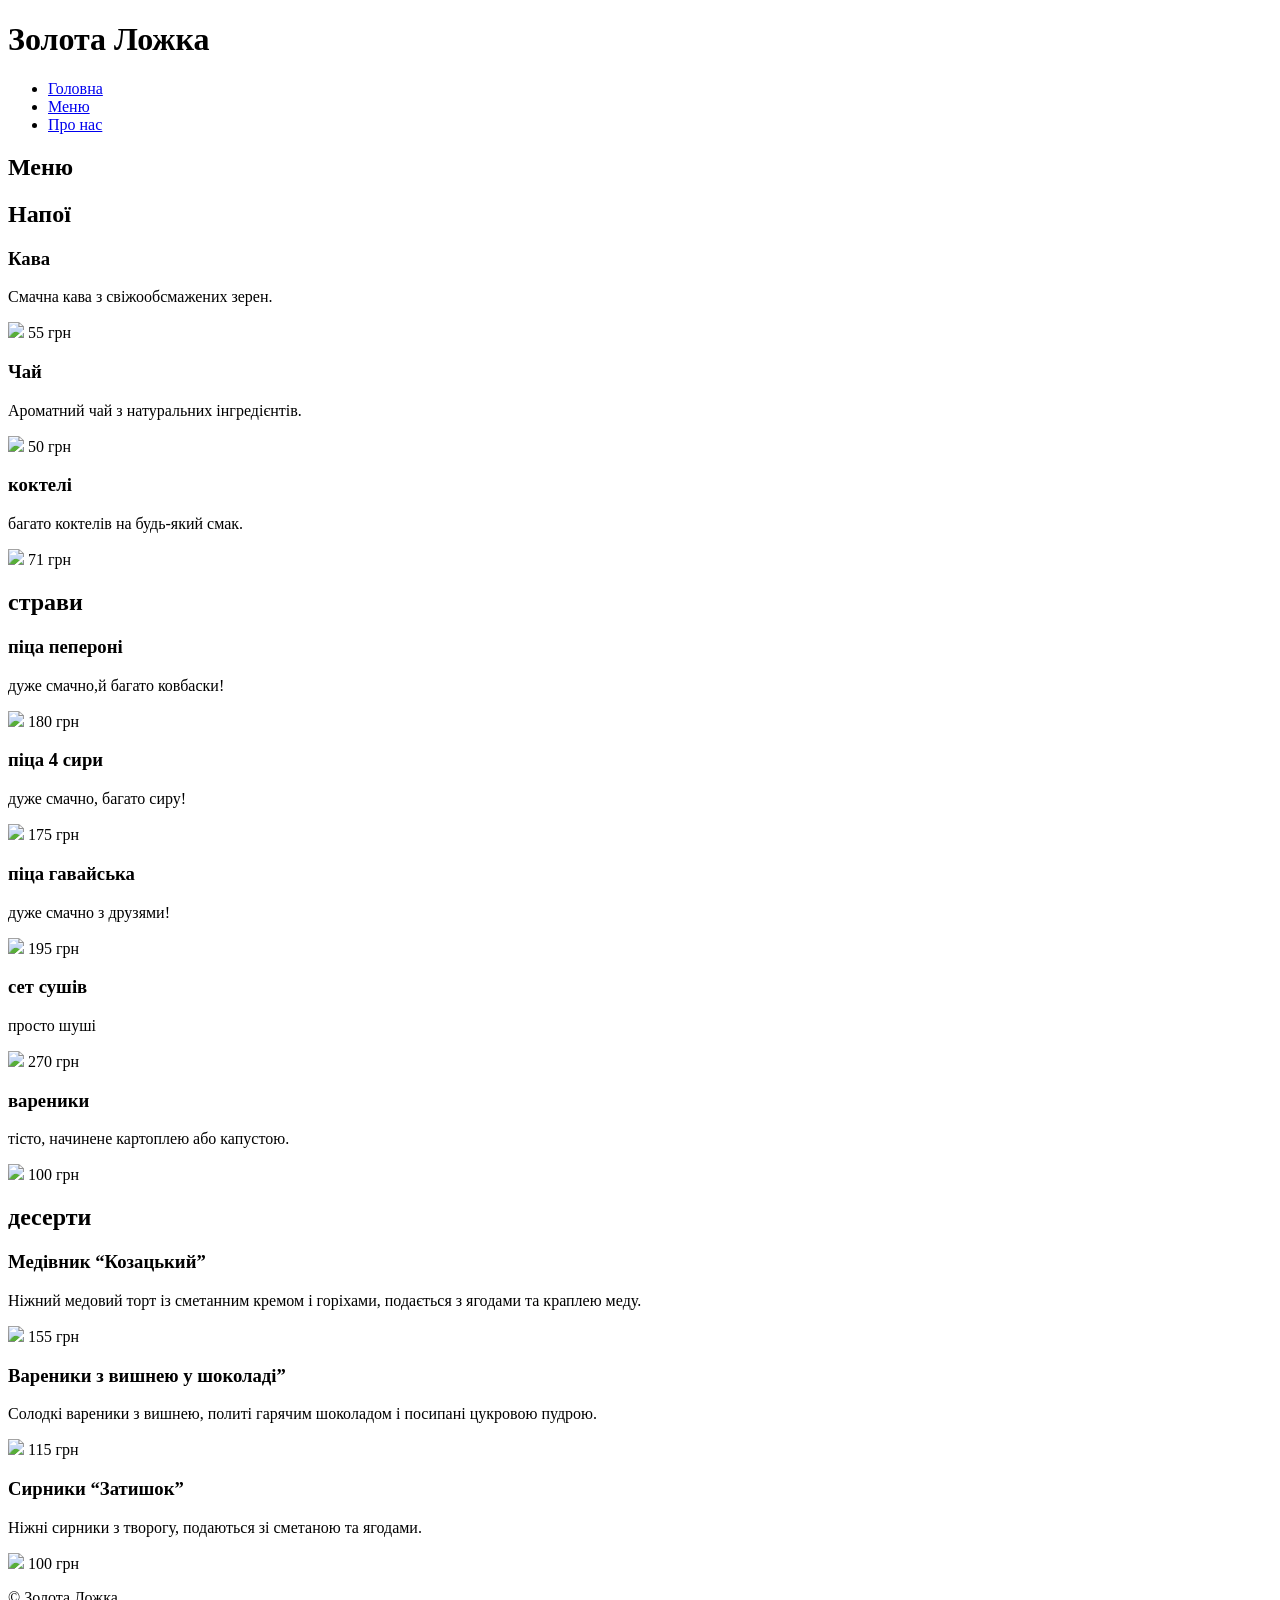
==== menu.html @ 375dbe7d "Add initial menu.html file with menu items" ====
<!DOCTYPE html>
<html lang="uk">
<head>
    <meta charset="UTF-8">
    <meta name="viewport" content="width=device-width, initial-scale=1.0">
    <title>caffee | Головна</title>
    <link rel="stylesheet" href="style.css">
</head>
<body>
    <header>
        <div class="container">
            <h1>Золота Ложка</h1>
            <nav>
                <ul>
                    <li><a href="index.html">Головна</a></li>
                    <li><a href="menu.html">Меню</a></li>
                    <li><a href="about.html">Про нас</a></li>
                
                </ul>
            </nav>
        </div>
    </header>
    <main>
        <section class="menu">
            <h2>Меню</h2>
            <h2>Напої</h2>
           <div class="menu-grid">
            <div class="menu-item">
            <h3>Кава</h3>
            <p>Смачна кава з свіжообсмажених зерен.</p>
            <img src="img/кава.jpg"  width="300" >
            <span>55 грн</span>
            </div>
            <div class="menu-item">
            <h3>Чай</h3>
            <p>Ароматний чай з натуральних інгредієнтів.</p>
           <img src="img/xfq.jpg"  width="300" >
            <span>50 грн</span>
            </div>
           <div class="menu-item">
            <h3>коктелі</h3>
            <p>багато коктелів на будь-який смак.</p>
            <img src="img/октель.jpg"  width="300" >
            <span>71 грн</span>
            </div>
           </div>

            <h2>страви</h2>
            <div class="menu-grid">
            <div class="menu-item">
            <h3>піца пепероні</h3>
            <p>дуже смачно,й багато ковбаски!</p>
            <img src="img/пепероні.jpg"  width="300" >
            <span>180 грн</span>
            </div>
            <div class="menu-item">
            <h3>піца 4 сири</h3>
            <p>дуже смачно, багато сиру!</p>
            <img src="img/піца 4 сири.jpg"  width="300" >
            <span>175 грн</span>
            </div>
            <div class="menu-item">
            <h3>піца гавайська</h3>
            <p>дуже смачно з друзями!</p>
            <img src="img/гавайська.jpg"  width="300" >
            <span>195 грн</span>
            </div>
            <div class="menu-item">
            <h3>сет сушів</h3>
            <p>просто шуші</p>
            <img src="img/суші.jpg"  width="300" >
            <span>270 грн</span>
            </div>
            <div class="menu-item">
            <h3>вареники</h3>
            <p>тісто, начинене картоплею або капустою.</p>
            <img src="img/вареники.jpg"  width="300" >
            <span>100 грн</span>
            </div></div>
          
            <h2>десерти</h2>
            <div class="menu-grid">
<div class="menu-item">
            <h3>Медівник “Козацький”</h3>
            <p>Ніжний медовий торт із сметанним кремом і горіхами, подається з ягодами та краплею меду.</p>
            <img src="img/медовик.jpg"  width="300" >
            <span>155 грн</span>
            </div>
<div class="menu-item">
            <h3>Вареники з вишнею у шоколаді”</h3>
            <p>Солодкі вареники з вишнею, политі гарячим шоколадом і посипані цукровою пудрою.</p>
            <img src="img/вареники з вишнею.jpg"  width="300">
            <span>115 грн</span>
            </div>
<div class="menu-item">
            <h3>Сирники “Затишок”</h3>
            <p>Ніжні сирники з творогу, подаються зі сметаною та ягодами.</p>
            <img src="img/сирники.jpg"  width="300" >
            <span>100 грн</span>
            </div>
</div>




                </li>
            </ul>
        </section>
    </main>
    <footer>
        <div class="container">
            <p>&copy; Золота Ложка.</p>
        </div>
    </footer>
</body>
</html
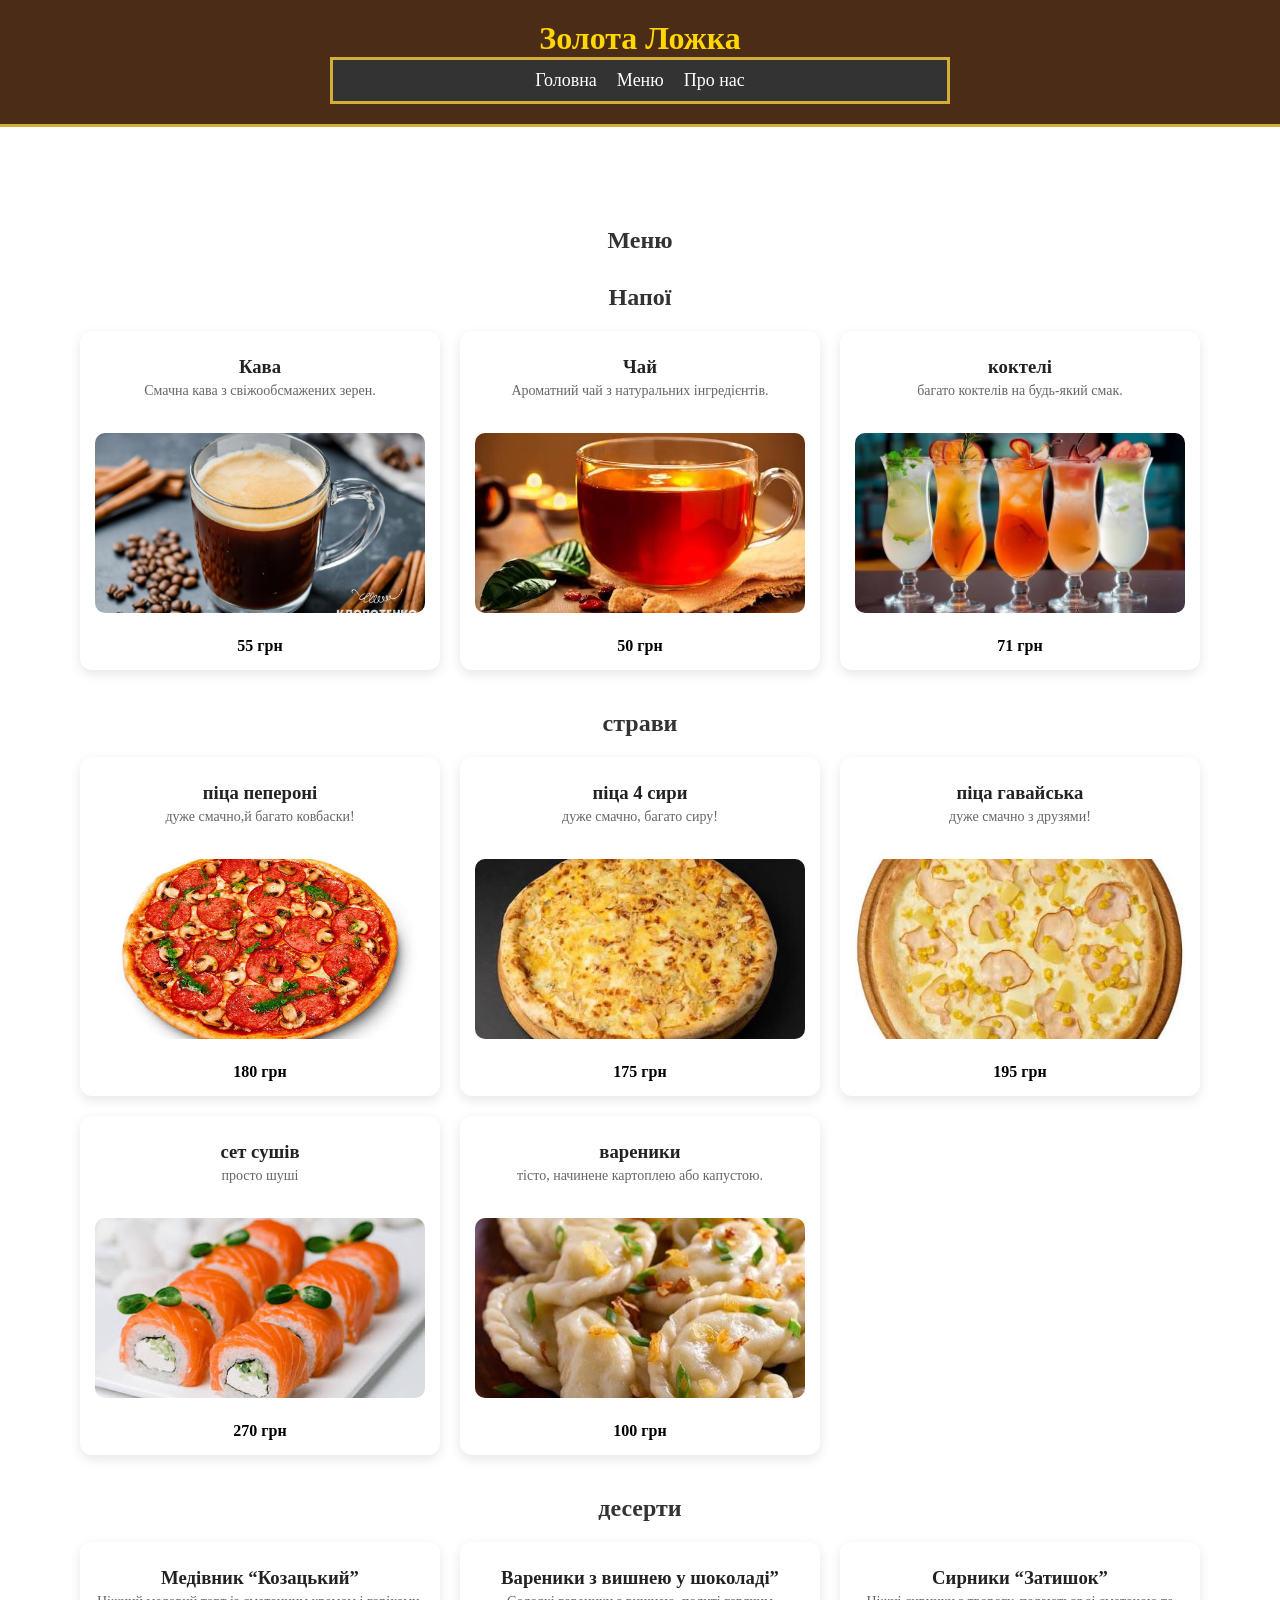
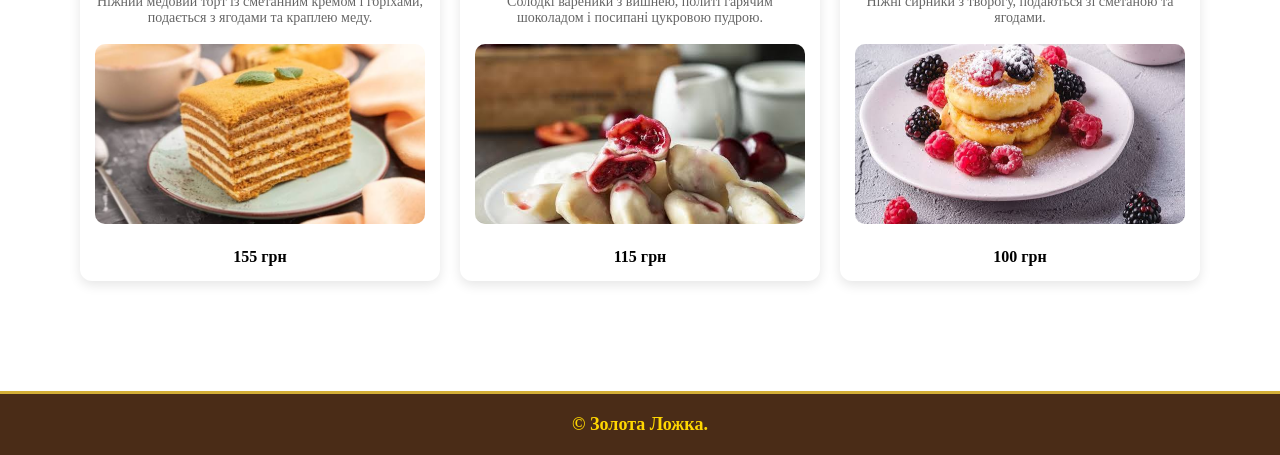
==== commit 45af61d9: "Update menu.html" ====
--- a/menu.html
+++ b/menu.html
@@ -56,7 +56,7 @@
             <div class="menu-item">
             <h3>піца 4 сири</h3>
             <p>дуже смачно, багато сиру!</p>
-            <img src="img/піца 4 сири.jpg"  width="300" >
+            <img src="img/піца4.jpg"  width="300" >
             <span>175 грн</span>
             </div>
             <div class="menu-item">
--- a/style.css
+++ b/style.css
@@ -0,0 +1,137 @@
+*{
+    margin: 0;
+    padding: 0;
+    box-sizing: border-box;
+}
+.hero{
+    height: 90vh;
+    background-image: url(img/image.png);
+    background-size: cover;
+    background-position: center;
+    display: flex;
+    align-items: center;
+    justify-content: center;
+    text-align: center;
+}
+.content{
+    max-width: 600px;
+    margin: 0 auto;
+    padding: 20px;
+    background: rgba(255, 255, 255, 0.8);
+    border-radius: 10px;
+    font-size: 24px;
+}
+
+nav{
+    background-color: #333;
+    color: #fff;
+    padding: 10px 20px;
+    display: flex;
+    justify-content: center;
+    align-items: center;
+     border: 3px solid #d4af37;
+     width: 50%;
+     margin: 0 auto;
+}
+nav ul{
+    list-style: none;
+    display: flex;
+    gap: 20px;
+        color: #fff;
+}
+nav a{
+    color: #fff;
+    text-decoration: none;
+    font-size: 18px;
+}
+.me {
+    background-color: #fff8dc; /* світло-кремовий */
+    padding: 30px;
+    margin: 30px auto;
+    width: 80%;
+    border-radius: 15px;
+    border: 3px solid #d4af37; /* золота рамка */
+    text-align: center;
+    box-shadow: 0 4px 10px rgba(0,0,0,0.2);
+}
+.menu {
+    padding: 40px;
+    max-width: 1200px;
+    margin: 0 auto;
+}
+
+.menu h2 {
+    text-align: center;
+    margin: 30px 0 20px;
+    color: #333;
+}
+
+.menu-grid {
+    display: grid;
+    grid-template-columns: repeat(3, minmax(250px, 1fr));
+    gap: 20px;
+    margin-bottom: 40px;
+}
+
+.menu-item {
+    background: white;
+    border-radius: 12px;
+    padding: 15px;
+    box-shadow: 0 4px 12px rgba(0,0,0,0.1);
+    text-align: center;
+    transition: 0.3s;
+}
+
+.menu-item:hover {
+    box-shadow: 3px 3px 3px 3px goldenrod;
+    transform: translateY(-5px);
+}
+
+.menu-item img {
+    width: 100%;
+    height: 180px;
+    object-fit: cover;
+    border-radius: 10px;
+    margin: 10px 0;
+}
+
+.menu-item h3 {
+    margin: 10px 0 5px;
+    color: #222;
+}
+
+.menu-item p {
+    font-size: 14px;
+    color: #666;
+    height: 40px;
+}
+
+.menu-item span {
+    display: block;
+    margin-top: 10px;
+    font-weight: bold;
+    color: #000;
+}
+ header {
+background-color: #4a2c17; /* темно-коричневий */
+    color: #ffd700; /* золотий текст */
+    text-align: center;
+    padding: 20px;
+    margin-bottom: 30px;
+    border-bottom: 3px solid #d4af37;
+ }
+
+footer  {
+    background-color: #4a2c17; /* темно-коричневий */
+    color: #ffd700; /* золотий текст */
+    text-align: center;
+    padding: 20px;
+    margin-top: 30px;
+    border-top: 3px solid #d4af37;
+}
+
+footer p {
+    margin: 0;
+    font-size: 18px;
+    font-weight: bold;
+}
